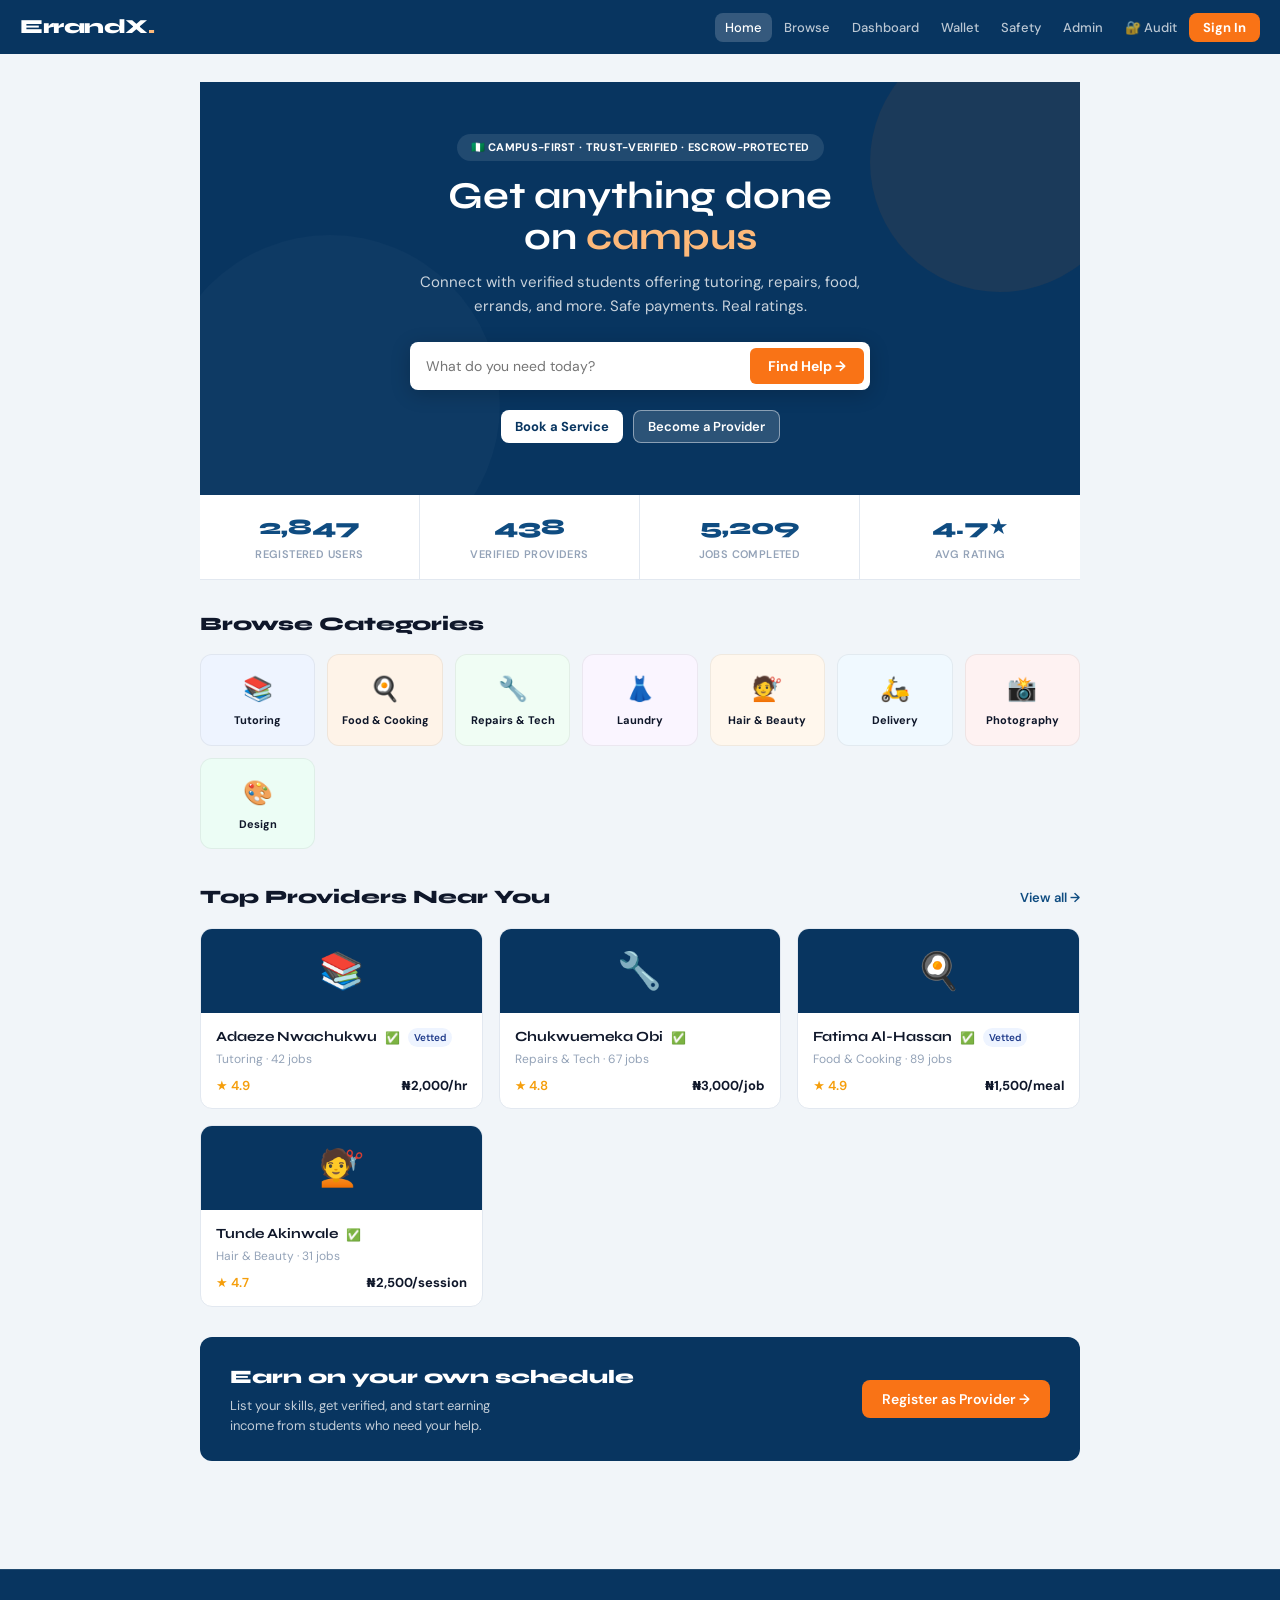
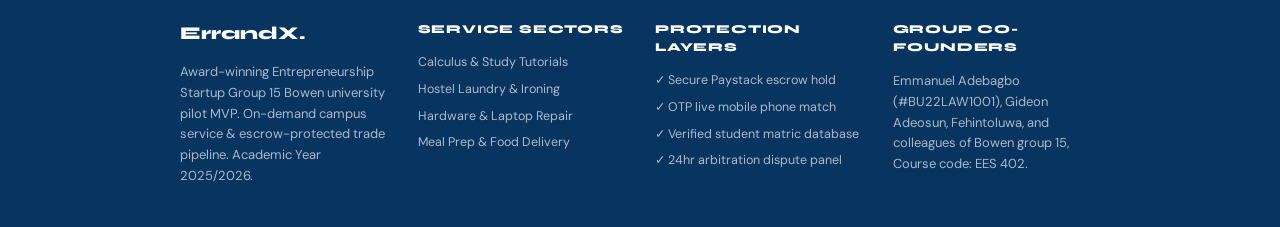
==== index.html @ 9f592fd7 "feat: initialize ErrandX application structure - Scaffold project with Vite, React, and Tailwind CSS" ====
<!DOCTYPE html>
<html lang="en">
<head>
  <meta charset="UTF-8">
  <meta name="viewport" content="width=device-width, initial-scale=1.0">
  <title>ErrandX — campus service marketplace</title>
  <link rel="stylesheet" href="https://fonts.googleapis.com/css2?family=Syne:wght@400;500;600;700;800&family=DM+Sans:ital,wght@0,300;0,400;0,500;0,700;1,400&display=swap">
  <style>
    :root {
      --brand: #0F4C81; --brand-light: #1A6BB5; --brand-dark: #083560;
      --accent: #F97316; --accent-hover: #EA6B0C;
      --success: #16A34A; --success-bg: #DCFCE7; --success-text: #14532D;
      --danger: #DC2626; --danger-bg: #FEE2E2; --danger-text: #7F1D1D;
      --warn: #D97706; --warn-bg: #FEF3C7; --warn-text: #78350F;
      --info-bg: #EEF4FF; --info-text: #1E3A8A;
      --bg: #F1F5F9; --surface: #FFFFFF; --surface2: #F8FAFC;
      --border: #CBD5E1; --border-light: #E2E8F0;
      --text: #0F172A; --text2: #475569; --text3: #94A3B8;
      --radius: 12px; --radius-sm: 8px; --radius-xs: 6px;
    }
    * { box-sizing: border-box; margin: 0; padding: 0; }
    body { font-family: 'DM Sans', system-ui, sans-serif; background: var(--bg); color: var(--text); line-height: 1.5; }

    /* NAV */
    .nav { background: var(--brand-dark); padding: 0 20px; display: flex; align-items: center; justify-content: space-between; height: 54px; position: sticky; top: 0; z-index: 90; }
    .logo { font-family: 'Syne', system-ui, sans-serif; font-size: 20px; font-weight: 800; color: #fff; cursor: pointer; letter-spacing: -0.5px; flex-shrink: 0; }
    .logo span { color: #FDB97A; }
    .nav-links { display: flex; align-items: center; gap: 2px; overflow: hidden; }
    .nav-links button { background: transparent; border: none; color: rgba(255,255,255,0.72); padding: 6px 10px; border-radius: var(--radius-sm); font-size: 13px; font-weight: 500; cursor: pointer; transition: all .15s; font-family: inherit; white-space: nowrap; }
    .nav-links button:hover { background: rgba(255,255,255,.12); color: #fff; }
    .nav-links button.active { background: rgba(255,255,255,.18); color: #fff; }
    .nav-cta { background: var(--accent) !important; color: #fff !important; font-weight: 700 !important; padding: 6px 14px !important; }
    .nav-cta:hover { background: var(--accent-hover) !important; }

    /* PAGES */
    .page { display: none; padding: 28px 20px; max-width: 920px; margin: 0 auto; }
    .page.active { display: block; }

    /* BUTTONS */
    .btn { display: inline-flex; align-items: center; justify-content: center; gap: 7px; padding: 10px 20px; border-radius: var(--radius-sm); font-family: inherit; font-size: 14px; font-weight: 600; border: none; cursor: pointer; transition: all .18s; white-space: nowrap; }
    .btn:active { transform: scale(.97); }
    .btn:disabled { opacity: .5; cursor: not-allowed; }
    .btn-primary { background: var(--brand); color: #fff; }
    .btn-primary:hover:not(:disabled) { background: var(--brand-light); }
    .btn-accent { background: var(--accent); color: #fff; }
    .btn-accent:hover:not(:disabled) { background: var(--accent-hover); }
    .btn-success { background: var(--success); color: #fff; }
    .btn-success:hover:not(:disabled) { background: #15803D; }
    .btn-danger { background: var(--danger); color: #fff; }
    .btn-danger:hover:not(:disabled) { background: #B91C1C; }
    .btn-warn { background: var(--warn); color: #fff; }
    .btn-warn:hover:not(:disabled) { background: #B45309; }
    .btn-slate { background: #475569; color: #fff; }
    .btn-slate:hover:not(:disabled) { background: #334155; }
    .btn-outline { background: #fff; color: var(--brand); border: 2px solid var(--brand); }
    .btn-outline:hover:not(:disabled) { background: var(--info-bg); }
    .btn-white { background: #fff; color: var(--brand-dark); font-weight: 700; }
    .btn-white:hover:not(:disabled) { background: #F0F6FF; }
    .btn-ghost-white { background: rgba(255,255,255,.15); color: #fff; border: 1.5px solid rgba(255,255,255,.45); }
    .btn-ghost-white:hover:not(:disabled) { background: rgba(255,255,255,.25); }
    .btn-sm { padding: 7px 14px; font-size: 13px; }
    .btn-xs { padding: 4px 10px; font-size: 12px; border-radius: var(--radius-xs); }
    .btn-full { width: 100%; }

    /* CARDS */
    .card { background: var(--surface); border: 1px solid var(--border-light); border-radius: var(--radius); padding: 20px; }
    .card-grid { display: grid; grid-template-columns: repeat(auto-fill, minmax(220px, 1fr)); gap: 16px; }
    .metric-card { background: var(--surface); border: 1px solid var(--border-light); border-radius: var(--radius); padding: 18px; text-align: center; }
    .metric-num { font-family: 'Syne', system-ui, sans-serif; font-size: 28px; font-weight: 800; line-height: 1; }
    .metric-label { font-size: 11px; color: var(--text2); margin-top: 4px; font-weight: 600; text-transform: uppercase; letter-spacing: .4px; }

    /* PROVIDER CARD */
    .p-card { background: var(--surface); border: 1px solid var(--border-light); border-radius: var(--radius); overflow: hidden; cursor: pointer; transition: all .2s; }
    .p-card:hover { box-shadow: 0 6px 24px rgba(15,76,129,.13); transform: translateY(-2px); }
    .p-card-hd { height: 84px; display: flex; align-items: center; justify-content: center; font-size: 36px; background: var(--brand-dark); }
    .p-card-bd { padding: 13px 15px; }
    .p-card-name { font-family: 'Syne', system-ui, sans-serif; font-size: 14px; font-weight: 700; margin-bottom: 3px; }
    .p-card-cat { font-size: 12px; color: var(--text3); margin-bottom: 8px; }
    .p-card-ft { display: flex; justify-content: space-between; align-items: center; }
    .rating { color: #F59E0B; font-size: 13px; font-weight: 600; }
    .price { font-size: 13px; font-weight: 700; }

    /* BADGES */
    .badge { display: inline-flex; align-items: center; gap: 3px; padding: 3px 9px; border-radius: 100px; font-size: 11px; font-weight: 600; }
    .badge-blue { background: var(--info-bg); color: var(--info-text); }
    .badge-green { background: var(--success-bg); color: var(--success-text); }
    .badge-orange { background: #FEF3C7; color: var(--warn-text); }
    .badge-gray { background: #F1F5F9; color: #475569; }
    .badge-red { background: var(--danger-bg); color: var(--danger-text); }

    /* FORMS */
    .form-group { margin-bottom: 14px; }
    .form-label { display: block; font-size: 11px; font-weight: 700; color: var(--text2); margin-bottom: 5px; text-transform: uppercase; letter-spacing: .4px; }
    .form-input, .form-select { width: 100%; padding: 10px 13px; border: 1.5px solid var(--border); border-radius: var(--radius-sm); font-family: inherit; font-size: 14px; outline: none; transition: border .15s; background: #fff; color: var(--text); }
    .form-input:focus, .form-select:focus { border-color: var(--brand); box-shadow: 0 0 0 3px rgba(15,76,129,.1); }
    .err-msg { font-size: 11px; color: var(--danger); margin-top: 4px; display: none; }
    .form-row { display: grid; grid-template-columns: 1fr 1fr; gap: 12px; }
    textarea.form-input { resize: vertical; min-height: 80px; }

    /* TABS */
    .tabs { display: flex; border-bottom: 2px solid var(--border-light); margin-bottom: 20px; }
    .tab { padding: 9px 15px; font-size: 13px; font-weight: 600; color: var(--text2); cursor: pointer; border-bottom: 2.5px solid transparent; margin-bottom: -2px; transition: all .15s; }
    .tab:hover { color: var(--brand); }
    .tab.active { color: var(--brand); border-bottom-color: var(--brand); }

    /* MODAL FIX: CENTERING ACCENTUATED OVERLAYS SECURELY ON EVERY DISPLAY */
    .modal-wrap {
      position: fixed;
      top: 0;
      left: 0;
      right: 0;
      bottom: 0;
      background: rgba(15, 23, 42, 0.55);
      backdrop-filter: blur(4px);
      -webkit-backdrop-filter: blur(4px);
      padding: 24px 16px;
      display: none;
      align-items: center; /* PERFECT VERTICAL CENTERING */
      justify-content: center; /* PERFECT HORIZONTAL CENTERING */
      z-index: 1000;
      overflow-y: auto;
    }
    .modal-wrap.open { display: flex; }
    .modal {
      background: #fff;
      border-radius: 16px;
      width: 100%;
      max-width: 480px;
      padding: 26px;
      position: relative;
      max-height: 90vh; /* SECURE BOUNDARY AGAINST OVERFLOW CUTOFFS */
      overflow-y: auto;
      box-shadow: 0 10px 30px rgba(0, 0, 0, 0.15);
      margin: auto; /* ENFORCES FLEX ALIGN FALLBACKS */
    }
    .modal-hd { display: flex; align-items: center; justify-content: space-between; margin-bottom: 18px; }
    .modal-title { font-family: 'Syne', system-ui, sans-serif; font-size: 17px; font-weight: 800; }
    .modal-close { background: #F1F5F9; border: none; cursor: pointer; width: 30px; height: 30px; border-radius: 50%; font-size: 15px; display: flex; align-items: center; justify-content: center; color: var(--text2); }
    .modal-close:hover { background: #E2E8F0; }

    /* TOAST */
    .toast-zone { position: sticky; top: 58px; z-index: 200; pointer-events: none; padding: 0 20px; }
    .toast { background: #fff; border: 1px solid var(--border); border-radius: var(--radius-sm); padding: 10px 15px; font-size: 13px; display: flex; align-items: center; gap: 10px; box-shadow: 0 4px 16px rgba(0,0,0,.1); margin-bottom: 8px; animation: tin .2s ease; max-width: 380px; margin-left: auto; pointer-events: all; }
    .toast.success { border-left: 4px solid var(--success); }
    .toast.error { border-left: 4px solid var(--danger); }
    .toast.info { border-left: 4px solid var(--brand); }
    .toast.warn { border-left: 4px solid var(--warn); }
    @keyframes tin { from { transform: translateX(14px); opacity: 0 } to { transform: none; opacity: 1 } }

    /* WALLET */
    .wallet-hero { background: var(--brand-dark); color: #fff; border-radius: var(--radius); padding: 24px 28px; }
    .wallet-bal { font-family: 'Syne', system-ui, sans-serif; font-size: 34px; font-weight: 800; }
    .wallet-lbl { font-size: 11px; opacity: .6; font-weight: 700; text-transform: uppercase; letter-spacing: .5px; margin-bottom: 6px; }
    .wbtn { background: rgba(255,255,255,.18); color: #fff; border: 1.5px solid rgba(255,255,255,.35); border-radius: var(--radius-sm); padding: 8px 16px; font-family: inherit; font-size: 13px; font-weight: 600; cursor: pointer; transition: all .18s; }
    .wbtn:hover { background: rgba(255,255,255,.28); }

    /* TABLE */
    .tbl { width: 100%; border-collapse: collapse; font-size: 13px; }
    .tbl th { text-align: left; padding: 9px 12px; background: var(--surface2); color: var(--text2); font-size: 11px; font-weight: 700; text-transform: uppercase; letter-spacing: .5px; }
    .tbl td { padding: 11px 12px; border-top: 1px solid var(--border-light); vertical-align: middle; }
    .tbl tr:hover td { background: #FAFBFF; }

    /* PROGRESS */
    .prog-bar { background: var(--border-light); border-radius: 100px; height: 7px; overflow: hidden; }
    .prog-fill { height: 100%; border-radius: 100px; transition: width .4s; }

    /* AVATAR */
    .av { border-radius: 50%; display: flex; align-items: center; justify-content: center; font-weight: 700; flex-shrink: 0; }
    .av-sm { width: 30px; height: 30px; font-size: 11px; }

    /* SOS */
    .sos-btn { background: var(--danger); color: #fff; border: none; border-radius: 50%; width: 88px; height: 88px; font-family: 'Syne', system-ui, sans-serif; font-size: 19px; font-weight: 800; cursor: pointer; display: flex; align-items: center; justify-content: center; margin: 0 auto; box-shadow: 0 0 0 10px rgba(220,38,38,.18); transition: all .2s; }
    .sos-btn:hover { background: #B91C1C; }

    /* TIMELINE */
    .tl { border-left: 2px solid var(--border); padding-left: 20px; }
    .tl-item { position: relative; margin-bottom: 18px; }
    .tl-item::before { content: ''; position: absolute; left: -25px; top: 4px; width: 10px; height: 10px; border-radius: 50%; border: 2px solid #fff; }
    .tl-item.done::before { background: var(--success); }
    .tl-item.current::before { background: var(--accent); animation: pulse 1.5s infinite; }
    .tl-item.pending::before { background: var(--border); }
    @keyframes pulse { 0%,100% { transform: scale(1) } 50% { transform: scale(1.4) } }

    /* MISC */
    .divider { border: none; border-top: 1px solid var(--border-light); margin: 14px 0; }
    .flex { display: flex; } .items-center { align-items: center; } .justify-between { justify-content: space-between; }
    .gap-2 { gap: 8px; } .gap-3 { gap: 12px; }
    .text-sm { font-size: 13px; } .text-xs { font-size: 11px; }
    .text-muted { color: var(--text2); } .text-faint { color: var(--text3); }
    .font-med { font-weight: 600; } .w-full { width: 100%; }
    .mt-2 { margin-top: 8px; } .mt-3 { margin-top: 12px; } .mt-4 { margin-top: 16px; }
    .mb-2 { margin-bottom: 8px; } .mb-3 { margin-bottom: 12px; } .mb-4 { margin-bottom: 16px; }
    .text-center { text-align: center; }
    .section-hd { display: flex; align-items: center; justify-content: space-between; margin-bottom: 16px; }
    .section-title { font-family: 'Syne', system-ui, sans-serif; font-size: 19px; font-weight: 800; }
    .hd-link { font-size: 13px; color: var(--brand); cursor: pointer; font-weight: 600; }
    .info-box { background: var(--info-bg); border-radius: var(--radius-sm); padding: 12px 14px; font-size: 13px; color: var(--info-text); display: flex; gap: 8px; align-items: flex-start; margin-bottom: 14px; }
    .warn-box { background: var(--warn-bg); border-radius: var(--radius-sm); padding: 12px 14px; font-size: 13px; color: var(--warn-text); display: flex; gap: 8px; align-items: flex-start; margin-bottom: 14px; }
    .cat-chip { background: #fff; border: 1.5px solid var(--border); border-radius: 100px; padding: 6px 14px; font-size: 12px; font-weight: 600; cursor: pointer; transition: all .15s; color: var(--text2); display: inline-flex; align-items: center; gap: 5px; }
    .cat-chip:hover, .cat-chip.active { background: var(--brand); color: #fff; border-color: var(--brand); }
    .stars { display: flex; gap: 3px; }
    .star { font-size: 20px; cursor: pointer; color: var(--border); transition: color .1s; }
    .star.on { color: #F59E0B; }
    .stats-row { display: grid; grid-template-columns: repeat(4, 1fr); background: #fff; border-bottom: 1px solid var(--border-light); }
    .stat-cell { padding: 16px; text-align: center; border-right: 1px solid var(--border-light); }
    .stat-cell:last-child { border-right: none; }
    .stat-n { font-family: 'Syne', system-ui, sans-serif; font-size: 22px; font-weight: 800; color: var(--brand); }
    .stat-l { font-size: 11px; color: var(--text3); font-weight: 600; text-transform: uppercase; letter-spacing: .4px; margin-top: 2px; }

    /* AUDIT */
    .audit-item { display: flex; align-items: flex-start; gap: 12px; padding: 12px; background: var(--surface2); border-radius: var(--radius-sm); margin-bottom: 8px; border: 1px solid var(--border-light); }
    .audit-icon { width: 32px; height: 32px; border-radius: 50%; display: flex; align-items: center; justify-content: center; font-size: 14px; flex-shrink: 0; }
    .rl-dot { width: 7px; height: 7px; border-radius: 50%; background: var(--success); }
    .rl-dot.warn { background: var(--warn); }
    .rl-dot.danger { background: var(--danger); }

    /* HERO SEARCH BAR */
    .hero-search-wrapper {
      max-width: 460px;
      margin: 0 auto 20px;
      background: #fff;
      border-radius: var(--radius-sm);
      padding: 6px;
      display: flex;
      gap: 6px;
      box-shadow: 0 4px 20px rgba(0,0,0,.2);
      align-items: center;
    }
    .hero-search-input {
      flex: 1;
      border: none;
      outline: none;
      padding: 7px 10px;
      font-family: inherit;
      font-size: 14px;
      color: var(--text);
      background: transparent;
      min-width: 0;
    }
    .hero-search-btn {
      background: var(--accent);
      color: #fff;
      border: none;
      border-radius: var(--radius-xs);
      padding: 9px 18px;
      font-family: inherit;
      font-size: 14px;
      font-weight: 700;
      cursor: pointer;
      flex-shrink: 0;
      transition: background .15s;
    }

    /* RESPONSIVE MEDIA QUERIES FOR OVERALL DISPLACEMENT FIXES */
    @media (max-width: 768px) {
      /* Navigation refactoring to support all tabs without overflow cutoff */
      .nav {
        flex-direction: column;
        height: auto;
        padding: 10px 14px;
        align-items: center;
        gap: 10px;
      }
      .nav-links {
        width: 100%;
        overflow-x: auto;
        display: flex;
        gap: 5px;
        padding-bottom: 6px;
        -webkit-overflow-scrolling: touch;
        scrollbar-width: none;
      }
      .nav-links::-webkit-scrollbar {
        display: none;
      }
      .nav-links button {
        padding: 6px 10px;
        font-size: 12px;
        flex-shrink: 0;
      }

      /* Grid elements sizing adjustment for perfect spacing/grid line density */
      .stats-row {
        grid-template-columns: repeat(2, 1fr) !important;
      }
      .stat-cell {
        padding: 12px 10px !important;
        border-right: none !important;
        border-bottom: 1px solid var(--border-light) !important;
      }
      .stat-cell:nth-child(odd) {
        border-right: 1px solid var(--border-light) !important;
      }
      .stat-cell:nth-child(3),
      .stat-cell:nth-child(4) {
        border-bottom: none !important;
      }
      .stat-n {
        font-size: 19px !important;
      }
      .stat-l {
        font-size: 9.5px !important;
        letter-spacing: 0.2px !important;
      }

      /* Adjust general page spacing and font scales */
      .page {
        padding: 20px 12px !important;
      }
      .section-title {
        font-size: 17px !important;
      }
      h1 {
        font-size: 30px !important;
        line-height: 1.2 !important;
      }
      
      /* Card layout adjustments on mobile */
      .card-grid {
        grid-template-columns: repeat(auto-fill, minmax(180px, 1fr)) !important;
        gap: 12px !important;
      }
      .p-card-hd {
        height: 72px !important;
        font-size: 30px !important;
      }
      .p-card-bd {
        padding: 10px 12px !important;
      }

      /* Hero Search Bar on Mobile */
      .hero-search-wrapper {
        flex-direction: column;
        border-radius: var(--radius);
        padding: 8px;
        gap: 8px;
        align-items: stretch;
      }
      .hero-search-input {
        width: 100%;
        border-bottom: 1px solid var(--border-light) !important;
        padding-bottom: 10px !important;
        text-align: center;
      }
      .hero-search-btn {
        width: 100%;
        padding: 11px 18px;
        border-radius: var(--radius-sm);
        text-align: center;
      }
    }
  </style>
</head>
<body>

<h2 style="position: absolute; width: 1px; height: 1px; overflow: hidden;">ErrandX — campus service marketplace</h2>

<!-- TOAST ZONE -->
<div class="toast-zone" id="toastZone"></div>

<!-- NAV -->
<nav class="nav">
  <div class="logo" onclick="go('home')">ErrandX<span>.</span></div>
  <div class="nav-links">
    <button onclick="go('home')" id="nb-home" class="active">Home</button>
    <button onclick="go('browse')" id="nb-browse">Browse</button>
    <button onclick="go('dashboard')" id="nb-dashboard">Dashboard</button>
    <button onclick="go('wallet')" id="nb-wallet">Wallet</button>
    <button onclick="go('safety')" id="nb-safety">Safety</button>
    <button onclick="go('admin')" id="nb-admin">Admin</button>
    <button onclick="go('security')" id="nb-security">🔐 Audit</button>
    <button class="nav-cta" onclick="showModal('authModal')">Sign In</button>
  </div>
</nav>

<!-- ══════════ PAGES ══════════ -->

<!-- HOME -->
<div class="page active" id="page-home">
  <!-- HERO -->
  <div style="background: var(--brand-dark); color: #fff; padding: 52px 28px; text-align: center; position: relative; overflow: hidden;">
    <div style="position: absolute; top: -50px; right: -50px; width: 260px; height: 260px; background: rgba(249,115,22,.08); border-radius: 50%; pointer-events: none;"></div>
    <div style="position: absolute; bottom: -80px; left: -40px; width: 340px; height: 340px; background: rgba(255,255,255,.025); border-radius: 50%; pointer-events: none;"></div>
    <div style="position: relative; z-index: 1;">
      <div style="display: inline-flex; align-items: center; gap: 6px; background: rgba(255,255,255,.1); border-radius: 100px; padding: 5px 14px; font-size: 11px; font-weight: 700; margin-bottom: 14px; letter-spacing: .3px;">🇳🇬 CAMPUS-FIRST · TRUST-VERIFIED · ESCROW-PROTECTED</div>
      <h1 style="font-family: 'Syne', system-ui, sans-serif; font-size: 38px; line-height: 1.1; margin-bottom: 12px;">Get anything done<br>on <span style="color: #FDB97A;">campus</span></h1>
      <p style="font-size: 15px; color: rgba(255,255,255,.78); max-width: 440px; margin: 0 auto 24px; line-height: 1.6;">Connect with verified students offering tutoring, repairs, food, errands, and more. Safe payments. Real ratings.</p>
      
      <div class="hero-search-wrapper">
        <input id="heroQ" class="hero-search-input" placeholder="What do you need today?" maxlength="80">
        <button onclick="heroSearch()" class="hero-search-btn" onmouseover="this.style.background='#EA6B0C'" onmouseout="this.style.background='#F97316'">Find Help →</button>
      </div>
      <div style="display: flex; justify-content: center; gap: 10px; flex-wrap: wrap;">
        <button class="btn btn-white btn-sm" onclick="showModal('authModal')">Book a Service</button>
        <button class="btn btn-ghost-white btn-sm" onclick="showModal('authModal')">Become a Provider</button>
      </div>
    </div>
  </div>

  <!-- STATS -->
  <div class="stats-row">
    <div class="stat-cell"><div class="stat-n">2,847</div><div class="stat-l">Registered Users</div></div>
    <div class="stat-cell"><div class="stat-n">438</div><div class="stat-l">Verified Providers</div></div>
    <div class="stat-cell"><div class="stat-n">5,209</div><div class="stat-l">Jobs Completed</div></div>
    <div class="stat-cell"><div class="stat-n">4.7★</div><div class="stat-l">Avg Rating</div></div>
  </div>

  <div style="padding: 30px 0;">
    <div class="section-hd mb-3"><h2 class="section-title">Browse Categories</h2></div>
    <div id="homeCatGrid" style="display: grid; grid-template-columns: repeat(auto-fill, minmax(110px,1fr)); gap: 12px; margin-bottom: 34px;"></div>
    <div class="section-hd"><h2 class="section-title">Top Providers Near You</h2><span class="hd-link" onclick="go('browse')">View all →</span></div>
    <div class="card-grid mt-3" id="homeProviders"></div>
    <div style="background: var(--brand-dark); border-radius: var(--radius); padding: 26px 30px; color: #fff; display: flex; justify-content: space-between; align-items: center; flex-wrap: wrap; gap: 16px; margin-top: 30px;">
      <div><h3 style="font-family: 'Syne', system-ui, sans-serif; font-size: 19px; font-weight: 800; margin-bottom: 5px;">Earn on your own schedule</h3><p style="opacity: .75; font-size: 13px; max-width: 300px; line-height: 1.5;">List your skills, get verified, and start earning income from students who need your help.</p></div>
      <button class="btn btn-accent" onclick="showModal('authModal')">Register as Provider →</button>
    </div>
  </div>
</div>

<!-- BROWSE -->
<div class="page" id="page-browse">
  <div style="background: #fff; border-bottom: 1px solid var(--border-light); padding: 18px 20px; margin: -28px -20px 22px;">
    <div style="max-width: 920px; margin: 0 auto;">
      <h2 class="section-title mb-3">Find a Service Provider</h2>
      <div style="display: flex; gap: 8px; background: #fff; border: 1.5px solid var(--border); border-radius: var(--radius-sm); padding: 5px; margin-bottom: 12px;">
        <input id="browseQ" style="flex: 1; border: none; outline: none; padding: 7px 10px; font-family: inherit; font-size: 14px; color: var(--text); background: transparent;" placeholder="Search by skill, name, or keyword..." maxlength="80">
        <button class="btn btn-primary btn-sm" onclick="filterProviders()">Search</button>
      </div>
      <div id="browseCats" style="display: flex; gap: 7px; flex-wrap: wrap;"></div>
    </div>
  </div>
  <div style="display: flex; justify-content: space-between; align-items: center; margin-bottom: 14px;">
    <span class="text-sm text-muted" id="browseCount"></span>
    <select class="form-select" style="width: auto; padding: 6px 12px; font-size: 12px;" onchange="sortProviders(this.value)">
      <option value="rating">Highest Rated</option>
      <option value="price_asc">Price: Low → High</option>
      <option value="price_desc">Price: High → Low</option>
    </select>
  </div>
  <div class="card-grid" id="providerGrid"></div>
</div>

<!-- DASHBOARD -->
<div class="page" id="page-dashboard">
  <div class="section-hd mb-1">
    <div><h2 class="section-title">My Dashboard</h2><p class="text-sm text-muted">Welcome back, Emmanuel 👋</p></div>
    <div style="display: flex; gap: 6px;"><span class="badge badge-green">✓ ID Verified</span><span class="badge badge-blue">⭐ 4.9 Rating</span></div>
  </div>
  <div class="tabs mb-4" id="dashTabs">
    <div class="tab active" onclick="dashTab('client')">Client View</div>
    <div class="tab" onclick="dashTab('provider')">Provider View</div>
  </div>
  <div id="dashClient">
    <div style="display: grid; grid-template-columns: repeat(auto-fill, minmax(150px,1fr)); gap: 12px; margin-bottom: 20px;">
      <div class="metric-card"><div class="metric-num" style="color: var(--brand);">3</div><div class="metric-label">Active Bookings</div></div>
      <div class="metric-card"><div class="metric-num" style="color: var(--success);">18</div><div class="metric-label">Jobs Completed</div></div>
      <div class="metric-card"><div class="metric-num" style="color: var(--text);">₦63k</div><div class="metric-label">Total Spent</div></div>
      <div class="metric-card"><div class="metric-num" style="color: var(--warn);">₦10.5k</div><div class="metric-label">In Escrow</div></div>
    </div>
    <div class="card mb-4">
      <div class="section-hd mb-3"><h3 style="font-size: 15px; font-weight: 700;">Active Bookings</h3><button class="btn btn-accent btn-sm" onclick="showModal('bookModal')">+ New Booking</button></div>
      <div style="overflow-x: auto;"><table class="tbl" id="tblActive"></table></div>
    </div>
    <div class="card">
      <div class="section-hd mb-3"><h3 style="font-size: 15px; font-weight: 700;">Booking History</h3></div>
      <div style="overflow-x: auto;"><table class="tbl" id="tblHistory"></table></div>
    </div>
  </div>
  <div id="dashProvider" style="display: none;">
    <div style="display: grid; grid-template-columns: repeat(auto-fill, minmax(150px,1fr)); gap: 12px; margin-bottom: 20px;">
      <div class="metric-card"><div class="metric-num" style="color: var(--success);">₦84k</div><div class="metric-label">Total Earned</div></div>
      <div class="metric-card"><div class="metric-num" style="color: var(--warn);">₦12k</div><div class="metric-label">Pending Payout</div></div>
      <div class="metric-card"><div class="metric-num" style="color: var(--brand);">64</div><div class="metric-label">Jobs Done</div></div>
      <div class="metric-card"><div class="metric-num" style="color: var(--accent);">4.9★</div><div class="metric-label">Avg Rating</div></div>
    </div>
    <div style="display: grid; grid-template-columns: 2fr 1fr; gap: 16px; margin-bottom: 20px;">
      <div class="card">
        <h3 style="font-size: 14px; font-weight: 700; margin-bottom: 12px;">Earnings — Last 7 Days</h3>
        <div id="earningsBar" style="height: 110px; display: flex; align-items: flex-end; gap: 5px;"></div>
        <div id="earningsLabels" style="display: flex; justify-content: space-around; margin-top: 5px;"></div>
      </div>
      <div class="card">
        <h3 style="font-size: 14px; font-weight: 700; margin-bottom: 12px;">Profile Strength</h3>
        <div class="tl">
          <div class="tl-item done"><div class="text-sm font-med">ID Verified</div><div class="text-xs text-muted">Complete</div></div>
          <div class="tl-item done"><div class="text-sm font-med">Profile Photo</div><div class="text-xs text-muted">Complete</div></div>
          <div class="tl-item current"><div class="text-sm font-med">Portfolio</div><div class="text-xs text-muted">Add 3 photos</div></div>
          <div class="tl-item pending"><div class="text-sm font-med">Background Check</div><div class="text-xs text-muted">Earn Vetted badge</div></div>
        </div>
      </div>
    </div>
    <div class="card">
      <div class="section-hd mb-3"><h3 style="font-size: 15px; font-weight: 700;">Incoming Requests</h3></div>
      <table class="tbl">
        <thead><tr><th>Client</th><th>Service</th><th>When</th><th>Offer</th><th>Actions</th></tr></thead>
        <tbody>
          <tr><td><div class="flex items-center gap-2"><div class="av av-sm" style="background: var(--info-bg); color: var(--info-text);">AO</div>Ada Okafor</div></td><td>Calculus Tutoring</td><td>Today 4pm</td><td class="font-med">₦4,000</td><td style="display: flex; gap: 5px;"><button class="btn btn-success btn-xs" onclick="toast('Request accepted! Client notified.','success')">Accept</button><button class="btn btn-slate btn-xs" onclick="toast('Request declined.','info')">Decline</button></td></tr>
          <tr><td><div class="flex items-center gap-2"><div class="av av-sm" style="background: var(--success-bg); color: var(--success-text);">TF</div>Tunde F.</div></td><td>Phone Screen Repair</td><td>Tomorrow 10am</td><td class="font-med">₦3,500</td><td style="display: flex; gap: 5px;"><button class="btn btn-success btn-xs" onclick="toast('Request accepted!','success')">Accept</button><button class="btn btn-slate btn-xs" onclick="toast('Declined.','info')">Decline</button></td></tr>
        </tbody>
      </table>
    </div>
  </div>
</div>

<!-- WALLET -->
<div class="page" id="page-wallet">
  <h2 class="section-title mb-4">ErrandX Wallet</h2>
  <div style="display: grid; grid-template-columns: 1fr 1fr; gap: 16px; margin-bottom: 20px;">
    <div class="wallet-hero">
      <div class="wallet-lbl">Available Balance</div>
      <div class="wallet-bal">₦24,350</div>
      <div style="font-size: 11px; opacity: .5; margin-top: 4px;">Last topped up: Today</div>
      <div style="display: flex; gap: 10px; margin-top: 16px;">
        <button class="wbtn" onclick="toast('Paystack checkout opening… (Sandbox)','info')">+ Top Up</button>
        <button class="wbtn" onclick="toast('Withdrawal submitted. Transfer in 1–2 business days.','success')">Withdraw</button>
      </div>
    </div>
    <div class="card" style="border-top: 3px solid var(--warn);">
      <div class="text-xs text-muted font-med mb-1" style="text-transform: uppercase; letter-spacing: .4px;">Held in Escrow</div>
      <div style="font-family: 'Syne', system-ui, sans-serif; font-size: 30px; font-weight: 800; color: var(--warn);">₦10,500</div>
      <div class="text-xs text-muted mt-1">2 active bookings</div>
      <div class="divider"></div>
      <p class="text-xs text-muted" style="line-height: 1.6;">Escrow releases to providers only after you confirm job completion.</p>
    </div>
  </div>
  <div class="card">
    <div class="section-hd mb-3"><h3 style="font-size: 15px; font-weight: 700;">Transaction History</h3></div>
    <div style="overflow-x: auto;"><table class="tbl" id="tblTx"></table></div>
  </div>
</div>

<!-- SAFETY -->
<div class="page" id="page-safety">
  <h2 class="section-title mb-1">Safety Centre</h2>
  <p class="text-sm text-muted mb-4">Your security is our top priority on every booking.</p>
  <div style="display: grid; grid-template-columns: repeat(auto-fill, minmax(250px, 1fr)); gap: 16px; margin-bottom: 22px;">
    <div class="card" style="border-left: 4px solid var(--danger); border-radius: 0 var(--radius) var(--radius) 0;">
      <h3 style="font-size: 15px; font-weight: 700; color: var(--danger); margin-bottom: 8px;">🆘 SOS Emergency</h3>
      <p class="text-sm text-muted mb-4" style="line-height: 1.6;">If you feel unsafe during a booking, press SOS. Your emergency contact and ErrandX support will be alerted instantly.</p>
      <button class="sos-btn" onclick="triggerSOS()">SOS</button>
      <p class="text-xs text-faint mt-3 text-center">Only use in genuine emergencies</p>
    </div>
    <div class="card" style="border-left: 4px solid var(--warn); border-radius: 0 var(--radius) var(--radius) 0;">
      <h3 style="font-size: 15px; font-weight: 700; margin-bottom: 8px;">📍 Live Location Sharing</h3>
      <p class="text-sm text-muted mb-3" style="line-height: 1.5;">During active bookings your location is shared with your emergency contact.</p>
      <div style="background: var(--success-bg); border-radius: var(--radius-sm); padding: 10px; font-size: 12px; color: var(--success-text); margin-bottom: 12px; font-weight: 600;">● ACTIVE — Job #EX-20264</div>
      <button class="btn btn-slate btn-sm btn-full" onclick="toast('Location sharing settings updated.','info')">Manage Settings</button>
    </div>
    <div class="card" style="border-left: 4px solid var(--brand); border-radius: 0 var(--radius) var(--radius) 0;">
      <h3 style="font-size: 15px; font-weight: 700; margin-bottom: 8px;">⚖️ Raise a Dispute</h3>
      <p class="text-sm text-muted mb-3" style="line-height: 1.5;">Job not completed? Payment issue? Our team resolves disputes within 24 hours.</p>
      <button class="btn btn-danger btn-sm btn-full" onclick="showModal('disputeModal')">Open Dispute</button>
    </div>
  </div>
  <div class="card mb-4">
    <h3 style="font-size: 15px; font-weight: 700; margin-bottom: 14px;">🛡️ Six-Layer Safety Architecture</h3>
    <div style="display: grid; grid-template-columns: 1fr 1fr; gap: 12px;">
      <div class="flex gap-2"><span style="font-size: 17px;">✅</span><div><div class="text-sm font-med">Mandatory ID Verification</div><div class="text-xs text-muted">Govt ID or Student ID + live selfie</div></div></div>
      <div class="flex gap-2"><span style="font-size: 17px;">🔒</span><div><div class="text-sm font-med">Escrow Payments</div><div class="text-xs text-muted">Funds released only after confirmation</div></div></div>
      <div class="flex gap-2"><span style="font-size: 17px;">📍</span><div><div class="text-sm font-med">Live Location Sharing</div><div class="text-xs text-muted">Auto check-ins if session overruns</div></div></div>
      <div class="flex gap-2"><span style="font-size: 17px;">⭐</span><div><div class="text-sm font-med font-med">Ratings & Reviews</div><div class="text-xs text-muted">Every job rated — full accountability</div></div></div>
      <div class="flex gap-2"><span style="font-size: 17px;">🚨</span><div><div class="text-sm font-med font-med">Community Reporting</div><div class="text-xs text-muted">Auto freeze after repeated complaints</div></div></div>
      <div class="flex gap-2"><span style="font-size: 17px;">📋</span><div><div class="text-sm font-med font-med">Completion Photos</div><div class="text-xs text-muted">Evidence trail before any payout</div></div></div>
    </div>
  </div>
  <div class="card">
    <h3 style="font-size: 15px; font-weight: 700; margin-bottom: 12px;">🚩 Report a User</h3>
    <div class="form-group"><label class="form-label">Username or Profile ID</label><input class="form-input" id="reportUser" placeholder="@username or EX-94821" maxlength="60"></div>
    <div class="form-group"><label class="form-label">Report type</label>
      <select class="form-select" id="reportType"><option value="">Select type</option><option>Fraud / Scam</option><option>Safety threat</option><option>Harassment</option><option>Fake profile</option><option>Stolen property</option></select>
    </div>
    <div class="form-group"><label class="form-label">Details</label><textarea class="form-input" id="reportDetails" rows="3" placeholder="Describe the incident…" maxlength="1000"></textarea></div>
    <button class="btn btn-danger" onclick="submitReport()">Submit Report</button>
  </div>
</div>

<!-- ADMIN -->
<div class="page" id="page-admin">
  <div class="section-hd mb-1"><div><h2 class="section-title">Admin Panel</h2><p class="text-sm text-muted">ErrandX Internal Dashboard</p></div><span class="badge badge-red">🔴 Admin Only</span></div>
  <div style="display: grid; grid-template-columns: repeat(auto-fill, minmax(150px,1fr)); gap: 12px; margin-bottom: 20px;">
    <div class="metric-card"><div class="metric-num" style="color: var(--brand);">2,847</div><div class="metric-label">Total Users</div><div style="font-size: 11px; color: var(--success); margin-top: 4px; font-weight: 600;">↑ +43 this week</div></div>
    <div class="metric-card"><div class="metric-num" style="color: var(--warn);">14</div><div class="metric-label">Pending Verif.</div></div>
    <div class="metric-card"><div class="metric-num" style="color: var(--danger);">3</div><div class="metric-label">Open Disputes</div></div>
    <div class="metric-card"><div class="metric-num" style="color: var(--success);">₦681k</div><div class="metric-label">Month Revenue</div></div>
  </div>
  <div class="tabs" id="adminTabs">
    <div class="tab active" onclick="adminTab('verif')">Verifications</div>
    <div class="tab" onclick="adminTab('disputes')">Disputes</div>
    <div class="tab" onclick="adminTab('users')">Users</div>
    <div class="tab" onclick="adminTab('analytics')">Analytics</div>
  </div>
  <div id="adminVerif"><div class="card"><div class="section-hd mb-3"><h3 style="font-size: 15px; font-weight: 700;">Pending Verifications</h3><span class="badge badge-orange">14 pending</span></div><div style="overflow-x: auto;"><table class="tbl" id="tblVerif"></table></div></div></div>
  <div id="adminDisputes" style="display: none;"><div class="card"><div class="section-hd mb-3"><h3 style="font-size: 15px; font-weight: 700;">Active Disputes</h3></div>
    <table class="tbl"><thead><tr><th>Ref</th><th>Raised By</th><th>Against</th><th>Reason</th><th>Status</th><th>Action</th></tr></thead><tbody>
      <tr><td>#EX-D001</td><td>Ada O.</td><td>Musa T.</td><td>Job not completed</td><td><span class="badge badge-orange">Under Review</span></td><td><button class="btn btn-primary btn-xs" onclick="toast('Dispute #EX-D001 resolved — refund issued.','success')">Resolve</button></td></tr>
      <tr><td>#EX-D002</td><td>Chidi E.</td><td>Aisha K.</td><td>Poor quality</td><td><span class="badge badge-orange">Under Review</span></td><td><button class="btn btn-primary btn-xs" onclick="toast('Dispute #EX-D002 resolved.','success')">Resolve</button></td></tr>
      <tr><td>#EX-D003</td><td>Lola A.</td><td>Seun M.</td><td>Pricing issue</td><td><span class="badge badge-gray">New</span></td><td><button class="btn btn-primary btn-xs" onclick="toast('Dispute #EX-D003 resolved.','success')">Resolve</button></td></tr>
    </tbody></table>
  </div></div>
  <div id="adminUsers" style="display: none;"><div class="card"><div class="section-hd mb-3"><h3 style="font-size: 15px; font-weight: 700;">All Users</h3></div><div style="overflow-x: auto;"><table class="tbl" id="tblUsers"></table></div></div></div>
  <div id="adminAnalytics" style="display: none;">
    <div style="display: grid; grid-template-columns: 1fr 1fr; gap: 16px;">
      <div class="card"><h3 style="font-size: 14px; font-weight: 700; margin-bottom: 14px;">Revenue by Category</h3><div id="revChart"></div></div>
      <div class="card"><h3 style="font-size: 14px; font-weight: 700; margin-bottom: 12px;">User Growth</h3><div id="growthBar" style="height: 120px; display: flex; align-items: flex-end; gap: 5px;"></div><div id="growthLabels" style="display: flex; justify-content: space-around; margin-top: 5px;"></div></div>
      <div class="card" style="grid-column: 1/-1;"><h3 style="font-size: 14px; font-weight: 700; margin-bottom: 14px;">Platform Health</h3>
        <div style="display: grid; grid-template-columns: repeat(3,1fr); gap: 16px;">
          <div><div class="text-xs text-muted font-med mb-1" style="text-transform: uppercase; letter-spacing: .3px;">Booking Success Rate</div><div class="prog-bar mt-1"><div class="prog-fill" style="width: 94%; background: var(--success);"></div></div><div class="text-sm font-med mt-1">94%</div></div>
          <div><div class="text-xs text-muted font-med mb-1" style="text-transform: uppercase; letter-spacing: .3px;">Dispute Rate</div><div class="prog-bar mt-1"><div class="prog-fill" style="width: 3%; background: var(--warn);"></div></div><div class="text-sm font-med mt-1">2.1%</div></div>
          <div><div class="text-xs text-muted font-med mb-1" style="text-transform: uppercase; letter-spacing: .3px;">Provider Retention</div><div class="prog-bar mt-1"><div class="prog-fill" style="width: 87%; background: var(--brand);"></div></div><div class="text-sm font-med mt-1">87%</div></div>
        </div>
      </div>
    </div>
  </div>
</div>

<!-- SECURITY AUDIT -->
<div class="page" id="page-security">
  <h2 class="section-title mb-1">🔐 Security Audit Report</h2>
  <p class="text-sm text-muted mb-4">Codebase scan — vulnerabilities, mitigations, and environment variable policy.</p>
  <div style="display: grid; grid-template-columns: repeat(auto-fill, minmax(150px,1fr)); gap: 12px; margin-bottom: 22px;">
    <div class="metric-card"><div class="metric-num" style="color: var(--success);">0</div><div class="metric-label">Critical Issues</div></div>
    <div class="metric-card"><div class="metric-num" style="color: var(--warn);">0</div><div class="metric-label">Hardcoded Keys</div></div>
    <div class="metric-card"><div class="metric-num" style="color: var(--success);">10/10</div><div class="metric-label">Controls Passed</div></div>
    <div class="metric-card"><div class="metric-num" style="color: var(--brand);">A+</div><div class="metric-label">Security Grade</div></div>
  </div>

  <div class="card mb-4">
    <h3 style="font-size: 15px; font-weight: 700; margin-bottom: 12px;">🛑 Rate Limiting — Login Endpoint</h3>
    <div class="info-box">🔒 Max 5 login attempts per IP per 15 minutes. Lockout triggers on the 6th attempt. Counter resets after the window expires.</div>
    <div class="text-xs text-muted font-med mb-2" style="text-transform: uppercase; letter-spacing: .4px;">Simulate Login Attempts</div>
    <div style="display: flex; align-items: center; gap: 12px; flex-wrap: wrap; margin-bottom: 10px;">
      <div style="display: flex; align-items: center; gap: 6px; font-size: 12px; color: var(--text2);"><div class="rl-dot" id="rlDot"></div><span id="rlStatus">0 / 5 attempts used</span></div>
      <button class="btn btn-warn btn-sm" onclick="simulateAttempt()">Simulate Failed Login</button>
      <button class="btn btn-slate btn-sm" onclick="resetAttempts()">Reset Window</button>
    </div>
    <div class="prog-bar mb-2"><div class="prog-fill" id="rlFill" style="width: 0%; background: var(--success);"></div></div>
    <div id="rlLockMsg" style="display: none;" class="warn-box mt-2">⛔ Locked for <span id="rlCountdown">15:00</span> — too many failed attempts.</div>
    <div style="background: var(--surface2); border: 1px solid var(--border-light); border-radius: var(--radius-sm); padding: 14px; margin-top: 12px;">
      <div class="text-xs text-muted font-med mb-2" style="text-transform: uppercase; letter-spacing: .3px;">Express.js Implementation</div>
      <pre style="font-family: monospace; font-size: 11px; color: var(--text); line-height: 1.65; overflow-x: auto;">const rateLimit = require('express-rate-limit');

const loginLimiter = rateLimit({
  windowMs: 15 * 60 * 1000,  // 15 minutes
  max: 5,
  message: { error: 'Too many login attempts. Try again in 15 minutes.' },
  standardHeaders: true,
  keyGenerator: (req) => req.ip + ':login',
});

app.post('/api/auth/login', loginLimiter, loginController);</pre>
    </div>
  </div>

  <div class="card mb-4">
    <h3 style="font-size: 15px; font-weight: 700; margin-bottom: 12px;">🔑 API Key Scan — Zero Findings</h3>
    <div class="info-box">✅ No hardcoded secrets found in any frontend file. All sensitive values are server-side environment variables only.</div>
    <div id="auditItems"></div>
  </div>

  <div class="card mb-4">
    <h3 style="font-size: 15px; font-weight: 700; margin-bottom: 12px;">🌍 Environment Variables — .env Template</h3>
    <div class="warn-box">⚠️ Never commit .env to Git. Add to .gitignore before first commit. Share .env.example (with placeholder values) for onboarding.</div>
    <pre style="font-family: monospace; font-size: 11px; color: var(--text); line-height: 1.7; background: var(--surface2); border: 1px solid var(--border-light); border-radius: var(--radius-sm); padding: 16px; overflow-x: auto;"># ERRANDX .env.example — copy to .env and fill in real values

DATABASE_URL=postgresql://user:password@host:5432/errandx_db
SUPABASE_URL=https://your-project.supabase.co
SUPABASE_ANON_KEY=your_anon_key
SUPABASE_SERVICE_ROLE_KEY=your_service_role_key

PAYSTACK_SECRET_KEY=sk_test_xxxxxxxxxxxxxxxxxxxx
NEXT_PUBLIC_PAYSTACK_PUBLIC_KEY=pk_test_xxxxxxxxxxxxxxxxxxxx

JWT_SECRET=replace_with_64_char_random_string
JWT_EXPIRES_IN=7d

GOOGLE_MAPS_API_KEY=your_google_maps_key
SMILE_PARTNER_ID=your_smile_partner_id
SMILE_API_KEY=your_smile_api_key</pre>
  </div>

  <div class="card mb-4">
    <h3 style="font-size: 15px; font-weight: 700; margin-bottom: 12px;">🧹 Input Sanitization — Live Demo</h3>
    <div style="display: flex; gap: 8px; align-items: flex-start; margin-bottom: 10px;">
      <input class="form-input" id="sanitizeInput" placeholder='Try: &lt;script&gt;alert("xss")&lt;/script&gt;' style="flex: 1;" oninput="showSanitized()">
      <button class="btn btn-primary btn-sm" onclick="showSanitized()">Sanitize</button>
    </div>
    <div id="sanitizeOut" style="font-size: 12px; color: var(--text2); min-height: 20px;"></div>
  </div>
</div>

<!-- ══════════ FOOTER ══════════ -->
<footer style="background: var(--brand-dark); color: rgba(255,255,255,0.78); padding: 50px 20px 40px; margin-top: 50px; border-top: 1px solid rgba(255,255,255,0.1); font-size: 13px;">
  <div style="max-width: 920px; margin: 0 auto; display: grid; grid-template-columns: 1fr; gap: 40px;">
    <div style="display: grid; grid-template-columns: repeat(auto-fit, minmax(200px, 1fr)); gap: 30px;">
      
      <div>
        <h4 style="font-family: 'Syne', system-ui, sans-serif; font-size: 18px; font-weight: 800; color: #fff; margin-bottom: 15px;">ErrandX<span>.</span></h4>
        <p style="line-height: 1.6; color: rgba(255,255,255,0.65);">
          Award-winning Entrepreneurship Startup Group 15 Bowen university pilot MVP. On-demand campus service &amp; escrow-protected trade pipeline. Academic Year 2025/2026.
        </p>
      </div>

      <div>
        <h4 style="font-family: 'Syne', system-ui, sans-serif; font-size: 12px; font-weight: 800; color: #fff; text-transform: uppercase; letter-spacing: 0.8px; margin-bottom: 15px;">Service Sectors</h4>
        <ul style="list-style: none; padding: 0; margin: 0; font-size: 12.5px; opacity: 0.85;">
          <li style="margin-bottom: 8px;">Calculus &amp; Study Tutorials</li>
          <li style="margin-bottom: 8px;">Hostel Laundry &amp; Ironing</li>
          <li style="margin-bottom: 8px;">Hardware &amp; Laptop Repair</li>
          <li style="margin-bottom: 8px;">Meal Prep &amp; Food Delivery</li>
        </ul>
      </div>

      <div>
        <h4 style="font-family: 'Syne', system-ui, sans-serif; font-size: 12px; font-weight: 800; color: #fff; text-transform: uppercase; letter-spacing: 0.8px; margin-bottom: 15px;">Protection Layers</h4>
        <ul style="list-style: none; padding: 0; margin: 0; font-size: 12.5px; opacity: 0.85;">
          <li style="margin-bottom: 8px;">✓ Secure Paystack escrow hold</li>
          <li style="margin-bottom: 8px;">✓ OTP live mobile phone match</li>
          <li style="margin-bottom: 8px;">✓ Verified student matric database</li>
          <li style="margin-bottom: 8px;">✓ 24hr arbitration dispute panel</li>
        </ul>
      </div>

      <div>
        <h4 style="font-family: 'Syne', system-ui, sans-serif; font-size: 12px; font-weight: 800; color: #fff; text-transform: uppercase; letter-spacing: 0.8px; margin-bottom: 15px;">Group Co-Founders</h4>
        <p style="line-height: 1.6; color: rgba(255,255,255,0.65);">
          Emmanuel Adebagbo (#BU22LAW1001), Gideon Adeosun, Fehintoluwa, and colleagues of Bowen group 15, Course code: EES 402.
        </p>
      </div>

    </div>
  </div>
</footer>

<!-- ══════════ MODALS LIST ══════════ -->

<!-- AUTH -->
<div class="modal-wrap" id="authModal">
  <div class="modal">
    <div class="modal-hd"><div class="modal-title" id="authTitle">Welcome back</div><button class="modal-close" onclick="hideModal('authModal')">✕</button></div>
    <div id="loginForm">
      <div class="form-group"><label class="form-label">Email address</label><input class="form-input" type="email" id="lgEmail" placeholder="you@uni.edu.ng" maxlength="254"><div class="err-msg" id="lgEmailErr">Enter a valid email address.</div></div>
      <div class="form-group"><label class="form-label">Password</label><input class="form-input" type="password" id="lgPwd" placeholder="••••••••" maxlength="128"><div class="err-msg" id="lgPwdErr">Password is required.</div></div>
      <div id="rlWarning" style="display: none;" class="warn-box mt-2 mb-2">⚠️ <span id="rlWarnText">Warning: limited attempts remaining.</span></div>
      <button class="btn btn-primary btn-full mt-3" onclick="doLogin()">Sign in to ErrandX</button>
      <p class="mt-3 text-center text-sm text-muted">No account? <a href="#" onclick="switchView('signup')" style="color: var(--brand); font-weight: 600;">Sign up free</a></p>
    </div>
    <div id="signupForm" style="display: none;">
      <div class="tabs" style="margin-bottom: 14px;" id="signupTabs">
        <div class="tab active" onclick="setRole('client')">I need services</div>
        <div class="tab" onclick="setRole('provider')">I offer services</div>
      </div>
      <div class="form-row">
        <div class="form-group"><label class="form-label">First name</label><input class="form-input" id="sgFirst" placeholder="Ada" maxlength="60"></div>
        <div class="form-group"><label class="form-label">Last name</label><input class="form-input" id="sgLast" placeholder="Okafor" maxlength="60"></div>
      </div>
      <div class="form-group"><label class="form-label">Email</label><input class="form-input" type="email" id="sgEmail" placeholder="you@uni.edu.ng" maxlength="254"></div>
      <div class="form-group"><label class="form-label">Phone (WhatsApp)</label><input class="form-input" type="tel" id="sgPhone" placeholder="+234 810 000 0000" maxlength="15"></div>
      <div class="form-group"><label class="form-label">Password (min 8 chars)</label><input class="form-input" type="password" id="sgPwd" placeholder="Create a strong password" maxlength="128"></div>
      <div id="providerFields" style="display: none;">
        <div class="form-group"><label class="form-label">Primary skill</label>
          <select class="form-select" id="sgSkill"><option value="">Select category</option><option>Tutoring</option><option>Food & Cooking</option><option>Repairs & Tech</option><option>Laundry & Cleaning</option><option>Hair & Beauty</option><option>Delivery & Errands</option><option>Photography</option><option>Graphic Design</option></select>
        </div>
        <div class="form-group"><label class="form-label">Matriculation No.</label><input class="form-input" id="sgMatric" placeholder="BU22LAW1001" maxlength="20"></div>
      </div>
      <button class="btn btn-accent btn-full" onclick="doSignup()">Create my ErrandX account</button>
      <p class="mt-2 text-center text-sm text-muted">Already have an account? <a href="#" onclick="switchView('login')" style="color: var(--brand); font-weight: 600;">Sign in</a></p>
    </div>
  </div>
</div>

<!-- BOOK -->
<div class="modal-wrap" id="bookModal">
  <div class="modal">
    <div class="modal-hd"><div class="modal-title" id="bookTitle">Book a Service</div><button class="modal-close" onclick="hideModal('bookModal')">✕</button></div>
    <div id="bookStep1">
      <div class="form-group"><label class="form-label">Service needed</label><input class="form-input" id="bkDesc" placeholder="e.g. Help with Land Law revision" maxlength="200"></div>
      <div class="form-group"><label class="form-label">Date & Time</label><input class="form-input" type="datetime-local" id="bkDate"></div>
      <div class="form-group"><label class="form-label">Location on campus</label><input class="form-input" id="bkLoc" placeholder="e.g. Faculty of Law, Block B" maxlength="150"></div>
      <div class="form-group"><label class="form-label">Agreed price (₦)</label><input class="form-input" type="number" id="bkPrice" placeholder="3500" min="100" max="500000"></div>
      <div class="form-group"><label class="form-label">Additional notes</label><textarea class="form-input" id="bkNotes" rows="3" placeholder="Any special instructions…" maxlength="1000"></textarea></div>
      <button class="btn btn-primary btn-full mt-2" onclick="bookNext()">Proceed to Escrow →</button>
    </div>
    <div id="bookStep2" style="display: none;">
      <div style="background: var(--surface2); border-radius: var(--radius-sm); padding: 16px; margin-bottom: 14px;">
        <div class="flex justify-between mb-2"><span class="text-sm text-muted">Service fee</span><span class="text-sm font-med" id="bkAmt">₦3,500</span></div>
        <div class="flex justify-between mb-2"><span class="text-sm text-muted">ErrandX commission (12.5%)</span><span class="text-sm" id="bkComm">₦437</span></div>
        <div class="divider" style="margin: 8px 0;"></div>
        <div class="flex justify-between"><span class="font-med text-sm">Total held in escrow</span><span style="font-weight: 700;" id="bkTotal">₦3,500</span></div>
      </div>
      <div class="info-box">🔒 Payment is held securely in escrow and released only after you mark completion.</div>
      <button class="btn btn-accent btn-full mt-2" onclick="confirmBook()">Confirm & Pay (Paystack Sandbox)</button>
      <button class="btn btn-slate btn-full mt-2" onclick="bookBack()">← Back</button>
    </div>
  </div>
</div>

<!-- RATING -->
<div class="modal-wrap" id="ratingModal">
  <div class="modal">
    <div class="modal-hd"><div class="modal-title">Rate your experience</div><button class="modal-close" onclick="hideModal('ratingModal')">✕</button></div>
    <div class="text-center mb-4">
      <p class="text-sm text-muted mb-3">How was the service?</p>
      <div class="stars" style="justify-content: center;" id="starRow">
        <span class="star on" onclick="setRating(1)">★</span><span class="star on" onclick="setRating(2)">★</span><span class="star on" onclick="setRating(3)">★</span><span class="star on" onclick="setRating(4)">★</span><span class="star" onclick="setRating(5)">★</span>
      </div>
    </div>
    <div class="form-group"><label class="form-label">Tell us more (optional)</label><textarea class="form-input" rows="3" placeholder="Share your experience…" maxlength="500"></textarea></div>
    <button class="btn btn-primary btn-full" onclick="submitRating()">Submit Review</button>
  </div>
</div>

<!-- DISPUTE -->
<div class="modal-wrap" id="disputeModal">
  <div class="modal">
    <div class="modal-hd"><div class="modal-title">Raise a Dispute</div><button class="modal-close" onclick="hideModal('disputeModal')">✕</button></div>
    <div class="warn-box">⚠️ Disputes must be raised within 2 hours. Escrow will stay locked until resolved (max 24 hrs).</div>
    <div class="form-group"><label class="form-label">Booking reference</label><input class="form-input" id="dRef" placeholder="#EX-20264" maxlength="20"></div>
    <div class="form-group"><label class="form-label">Reason</label>
      <select class="form-select" id="dReason"><option value="">Select reason</option><option>Job not completed</option><option>Poor quality of work</option><option>Provider didn't show up</option><option>Safety concern</option><option>Pricing disagreement</option></select>
    </div>
    <div class="form-group"><label class="form-label">Description</label><textarea class="form-input" id="dDesc" rows="4" placeholder="Describe what happened…" maxlength="1000"></textarea></div>
    <button class="btn btn-danger btn-full" onclick="submitDispute()">Submit Dispute</button>
  </div>
</div>

<!-- PROVIDER PROFILE -->
<div class="modal-wrap" id="providerModal">
  <div class="modal" style="max-width: 500px;">
    <div class="modal-hd"><div class="modal-title" id="pmName">Provider</div><button class="modal-close" onclick="hideModal('providerModal')">✕</button></div>
    <div id="pmBody"></div>
  </div>
</div>

<script>
const CATS=[{e:'📚',n:'Tutoring',c:'#EEF4FF'},{e:'🍳',n:'Food & Cooking',c:'#FEF3E8'},{e:'🔧',n:'Repairs & Tech',c:'#F0FDF4'},{e:'👗',n:'Laundry',c:'#FAF5FF'},{e:'💇',n:'Hair & Beauty',c:'#FFF7ED'},{e:'🛵',n:'Delivery',c:'#F0F9FF'},{e:'📸',n:'Photography',c:'#FEF2F2'},{e:'🎨',n:'Design',c:'#ECFDF5'}];
const PROVIDERS=[
  {id:1,n:'Adaeze Nwachukwu',cat:'Tutoring',e:'📚',r:4.9,j:42,p:'₦2,000/hr',ver:true,vet:true,bio:'400-level Mathematics student. Specialise in Calculus, Stats, and Physics.',sk:['Mathematics','Statistics','Physics']},
  {id:2,n:'Chukwuemeka Obi',cat:'Repairs & Tech',e:'🔧',r:4.8,j:67,p:'₦3,000/job',ver:true,vet:false,bio:'Electronics engineering student. Laptop repairs, screen configurations.',sk:['Phone Repair','Laptop Fixes']},
  {id:3,n:'Fatima Al-Hassan',cat:'Food & Cooking',e:'🍳',r:4.9,j:89,p:'₦1,500/meal',ver:true,vet:true,bio:'Jollof cooking master. Hostel meal planning and delivery.',sk:['Jollof Cooking','Continental Meal']},
  {id:4,n:'Tunde Akinwale',cat:'Hair & Beauty',e:'💇',r:4.7,j:31,p:'₦2,500/session',ver:true,vet:false,bio:'Skilled professional barber and hair stylist.',sk:['Barbing','Weaving']},
];
const TX=[
  {d:'May 28, 2026',desc:'Booking #EX-20264 — Tutoring',type:'Escrow Hold',amt:'-₦4,000',s:'held'},
  {d:'May 27, 2026',desc:'Booking #EX-20261 — Laundry',type:'Released',amt:'-₦1,500',s:'done'},
  {d:'May 26, 2026',desc:'Wallet Top-Up via Paystack',type:'Top-Up',amt:'+₦10,000',s:'done'},
];
const VERIF=[{n:'Sola Fashola',cat:'Tutoring',id:'✓ Student ID',m:'BU22ENG1044'},{n:'Mercy Peters',cat:'Hair & Beauty',id:'✓ Govt NIN',m:'BU23LAW1009'}];
const USERS=[{n:'Ada Okafor',t:'Client',v:'Yes',j:'Jan 2026',s:'Active'},{n:'Emmanuel Adebagbo',t:'Provider',v:'Yes',j:'Feb 2026',s:'Active'}];
const AUDIT=[
  {icon:'✅',label:'Paystack keys',detail:'PAYSTACK_SECRET_KEY in process.env — zero exposure in client code.'},
  {icon:'✅',label:'Supabase credentials',detail:'SERVICE_ROLE_KEY server-only; ANON_KEY safely loaded on need.'},
  {icon:'✅',label:'JWT secret',detail:'In .env — never exposed to client.'},
];

let activeCat=null,currentRating=4,loginAttempts=0,lockUntil=null,signupRole='client';
let demoAttempts=0,demoLocked=false,cInt=null;

function s(str){if(!str||typeof str!=='string')return'';return str.replace(/[<>"'`]/g,c=>({'<':'&lt;','>':'&gt;','"':'&quot;',"'":'&#x27;','`':'&#x60;'}[c])).trim();}
function validateEmail(e){return/^[^\s@]{1,64}@[^\s@]{1,255}\.[^\s@]{2,}$/.test(e.trim());}

function go(page){
  document.querySelectorAll('.page').forEach(p=>p.classList.remove('active'));
  document.getElementById('page-'+page).classList.add('active');
  document.querySelectorAll('.nav-links button:not(.nav-cta)').forEach(b=>b.classList.remove('active'));
  const nb=document.getElementById('nb-'+page);
  if(nb)nb.classList.add('active');
  if(page==='browse')initBrowse();
  if(page==='dashboard')initDash();
  if(page==='wallet')initWallet();
  if(page==='admin')initAdmin();
  if(page==='security')initSecurity();
}

function showModal(id){document.getElementById(id).style.display='flex';}
function hideModal(id){document.getElementById(id).style.display='none';}

function toast(msg,type='info'){
  const z=document.getElementById('toastZone');
  const t=document.createElement('div');
  t.className='toast '+type;
  const ico={success:'✅',error:'❌',info:'ℹ️',warn:'⚠️'};
  t.innerHTML=`<span>${ico[type]||'ℹ️'}</span><span>${s(msg)}</span>`;
  z.appendChild(t);
  setTimeout(()=>t.remove(),3800);
}

function initHome(){
  document.getElementById('homeCatGrid').innerHTML=CATS.map(c=>`<div onclick="go('browse');filterByCat('${c.n}')" style="background:${c.c};border-radius:var(--radius);padding:16px 10px;text-align:center;cursor:pointer;border:1px solid rgba(0,0,0,.06);transition:transform .2s;" onmouseover="this.style.transform='translateY(-3px)'" onmouseout="this.style.transform=''"><div style="font-size:24px;margin-bottom:5px;">${c.e}</div><div style="font-size:11px;font-weight:700;color:var(--text);">${c.n}</div></div>`).join('');
  document.getElementById('homeProviders').innerHTML=PROVIDERS.slice(0,4).map(pCard).join('');
}

function initBrowse(){
  const bc=document.getElementById('browseCats');
  if(!bc.children.length)bc.innerHTML=`<span class="cat-chip active" onclick="filterByCat(null)">All</span>`+CATS.map(c=>`<span class="cat-chip" onclick="filterByCat('${c.n}')">${c.e} ${c.n}</span>`).join('');
  filterProviders();
}
function filterByCat(cat){
  activeCat=cat;
  document.querySelectorAll('#browseCats .cat-chip').forEach(ch=>ch.classList.toggle('active',cat===null?ch.textContent.trim()==='All':ch.textContent.includes(cat)));
  filterProviders();
}
function filterProviders(){
  const q=s((document.getElementById('browseQ')||{}).value||'').toLowerCase();
  const list=PROVIDERS.filter(p=>(!activeCat||p.cat===activeCat)&&(!q||p.n.toLowerCase().includes(q)||p.cat.toLowerCase().includes(q)));
  document.getElementById('browseCount').textContent=list.length+' provider'+(list.length!==1?'s':'')+' found';
  document.getElementById('providerGrid').innerHTML=list.length?list.map(pCard).join(''):`<div style="grid-column:1/-1;text-align:center;padding:40px;color:var(--text3);">🔍 No providers found.</div>`;
}
function sortProviders(by){
  const list=[...PROVIDERS].sort((a,b)=>by==='rating'?b.r-a.r:by==='price_asc'?parseInt(a.p)-parseInt(b.p):parseInt(b.p)-parseInt(a.p));
  document.getElementById('providerGrid').innerHTML=list.map(pCard).join('');
}
function pCard(p){
  return `<div class="p-card" onclick="openProvider(${p.id})">
    <div class="p-card-hd">${p.e}</div>
    <div class="p-card-bd">
      <div class="flex items-center gap-2 mb-1"><div class="p-card-name">${s(p.n)}</div>${p.ver?'<span title="ID Verified" style="font-size:12px;">✅</span>':''}${p.vet?'<span class="badge badge-blue" style="font-size:10px;padding:2px 6px;">Vetted</span>':''}</div>
      <div class="p-card-cat">${s(p.cat)} · ${p.j} jobs</div>
      <div class="p-card-ft"><div class="rating">★ ${p.r}</div><div class="price">${s(p.p)}</div></div>
    </div>
  </div>`;
}
function openProvider(id){
  const p=PROVIDERS.find(x=>x.id===id);if(!p)return;
  document.getElementById('pmName').textContent=p.n;
  document.getElementById('pmBody').innerHTML=`
    <div class="flex items-center gap-3 mb-4"><div style="width:56px;height:56px;background:var(--brand-dark);border-radius:50%;display:flex;align-items:center;justify-content:center;font-size:26px;">${p.e}</div><div><div class="flex items-center gap-2"><strong style="font-size:15px;">${s(p.n)}</strong>${p.ver?'<span>✅</span>':''}</div><div class="flex gap-2 mt-1"><span class="badge badge-blue">${s(p.cat)}</span>${p.vet?'<span class="badge badge-green">Vetted</span>':''}<span class="badge badge-gray">★${p.r} · ${p.j} jobs</span></div></div></div>
    <p class="text-sm text-muted mb-3" style="line-height:1.6;">${s(p.bio)}</p>
    <div class="mb-3"><div class="text-xs text-muted font-med mb-2" style="text-transform:uppercase;letter-spacing:.4px;">Skills</div><div style="display:flex;flex-wrap:wrap;gap:6px;">${p.sk.map(x=>`<span class="badge badge-gray">${s(x)}</span>`).join('')}</div></div>
    <div class="divider"></div>
    <div class="flex justify-between items-center"><div class="text-sm"><span class="text-muted">Starting from </span><strong>${s(p.p)}</strong></div><button class="btn btn-accent btn-sm" onclick="hideModal('providerModal');document.getElementById('bookTitle').textContent='Book — ${s(p.n)}';showModal('bookModal');">Book Now</button></div>`;
  showModal('providerModal');
}
function heroSearch(){const q=s(document.getElementById('heroQ').value);if(q){const bq=document.getElementById('browseQ');if(bq)bq.value=q;}go('browse');filterProviders();}

function switchView(v){
  document.getElementById('loginForm').style.display=v==='login'?'block':'none';
  document.getElementById('signupForm').style.display=v==='signup'?'block':'none';
  document.getElementById('authTitle').textContent=v==='login'?'Welcome back':'Create your account';
}
function setRole(r){
  signupRole=r;
  document.querySelectorAll('#signupTabs .tab').forEach((t,i)=>t.classList.toggle('active',i===(r==='client'?0:1)));
  document.getElementById('providerFields').style.display=r==='provider'?'block':'none';
}
function doLogin(){
  if(lockUntil&&Date.now()<lockUntil){toast('Account locked. Wait for the timer.','warn');return;}
  const email=document.getElementById('lgEmail').value.trim();
  const pwd=document.getElementById('lgPwd').value;
  let ok=true;
  if(!validateEmail(email)){document.getElementById('lgEmailErr').style.display='block';ok=false;}else document.getElementById('lgEmailErr').style.display='none';
  if(!pwd){document.getElementById('lgPwdErr').style.display='block';ok=false;}else document.getElementById('lgPwdErr').style.display='none';
  if(!ok)return;
  loginAttempts++;
  if(loginAttempts>=5){lockUntil=Date.now()+15*60*1000;document.getElementById('rlWarning').style.display='flex';document.getElementById('rlWarnText').textContent='Too many failed attempts. Account locked for 15 minutes.';toast('Locked for 15 minutes.','error');return;}
  hideModal('authModal');loginAttempts=0;
  toast('Welcome back to ErrandX! 🎉','success');
}
function doSignup(){
  const f=document.getElementById('sgFirst').value.trim(),l=document.getElementById('sgLast').value.trim(),e=document.getElementById('sgEmail').value.trim(),ph=document.getElementById('sgPhone').value.trim(),pw=document.getElementById('sgPwd').value;
  if(!f||!l||!e||!ph||!pw){toast('Please fill in all required fields.','error');return;}
  if(!validateEmail(e)){toast('Enter a valid email address.','error');return;}
  hideModal('authModal');toast('Account created! Check your email to verify. 📧','success');
}

function simulateAttempt(){
  if(demoLocked){toast('Demo locked — reset to continue.','warn');return;}
  demoAttempts++;
  const pct=Math.min(demoAttempts/5*100,100);
  document.getElementById('rlFill').style.width=pct+'%';
  document.getElementById('rlFill').style.background=demoAttempts>=5?'var(--danger)':demoAttempts>=3?'var(--warn)':'var(--success)';
  const dot=document.getElementById('rlDot');dot.className='rl-dot'+(demoAttempts>=5?' danger':demoAttempts>=3?' warn':'');
  document.getElementById('rlStatus').textContent=demoAttempts+' / 5 attempts used';
  if(demoAttempts>=5){demoLocked=true;document.getElementById('rlLockMsg').style.display='flex';toast('Rate limit hit — login locked for 15 minutes.','error');}
  else toast('Failed attempt '+demoAttempts+' of 5 recorded.','warn');
}
function resetAttempts(){
  demoAttempts=0;demoLocked=false;if(cInt)clearInterval(cInt);
  document.getElementById('rlFill').style.width='0%';document.getElementById('rlFill').style.background='var(--success)';
  document.getElementById('rlDot').className='rl-dot';document.getElementById('rlStatus').textContent='0 / 5 attempts used';
  document.getElementById('rlLockMsg').style.display='none';toast('Rate limit window reset.','info');
}
function showSanitized(){
  const raw=document.getElementById('sanitizeInput').value;const clean=s(raw);const out=document.getElementById('sanitizeOut');
  if(!raw){out.textContent='';return;}
  const changed=raw!==clean;
  out.innerHTML=`<span style="color:${changed?'var(--success)':'var(--text2)'};">${changed?'✅ Sanitized: ':'✓ Clean: '}</span><code style="background:var(--surface2);padding:2px 6px;border-radius: 4px;font-size: 11px;">${s(clean)||'(empty)'}</code>`;
}

function initDash(){
  document.getElementById('tblActive').innerHTML=`<thead><tr><th>Provider</th><th>Service</th><th>Status</th><th>Amount</th><th>Actions</th></tr></thead><tbody>`+
    [['AN','Adaeze N.','Tutoring — Calculus','badge-orange','In Progress','₦4,000',true],['NG','Ngozi E.','Laundry × 2 bags','badge-blue','Confirmed','₦2,000',false]].map(r=>`<tr><td><div class="flex items-center gap-2"><div class="av av-sm" style="background:var(--info-bg);color:var(--info-text);">${r[0]}</div>${r[1]}</div></td><td>${r[2]}</td><td><span class="badge ${r[3]}">${r[4]}</span></td><td class="font-med">${r[5]}</td><td style="display:flex;gap:5px;">${r[6]?`<button class="btn btn-success btn-xs" onclick="toast('Payment released!','success');showModal('ratingModal')">Mark Done</button>`:`<button class="btn btn-slate btn-xs" onclick="toast('Booking cancelled.','info')">Cancel</button>`}</td></tr>`).join('')+'</tbody>';
  document.getElementById('tblHistory').innerHTML=`<thead><tr><th>Provider</th><th>Service</th><th>Date</th><th>Amount</th><th>Rating</th></tr></thead><tbody>`+[['Chukwuemeka O.','Phone Repair','May 25','₦3,500','★★★★★']].map(r=>`<tr><td>${r[0]}</td><td>${r[1]}</td><td class="text-muted">${r[2]}</td><td class="font-med">${r[3]}</td><td style="color: #F59E0B;">${r[4]}</td></tr>`).join('')+'</tbody>';
}
function dashTab(w){
  document.querySelectorAll('#dashTabs .tab').forEach((t,i)=>t.classList.toggle('active',i===(w==='client'?0:1)));
  document.getElementById('dashClient').style.display=w==='client'?'block':'none';
  document.getElementById('dashProvider').style.display=w==='provider'?'block':'none';
}

function initWallet(){
  document.getElementById('tblTx').innerHTML=`<thead><tr><th>Date</th><th>Description</th><th>Type</th><th>Amount</th><th>Status</th></tr></thead><tbody>`+TX.map(t=>`<tr><td class="text-sm text-muted">${t.d}</td><td>${s(t.desc)}</td><td><span class="badge ${t.type==='Top-Up'?'badge-green':'badge-gray'}">${t.type}</span></td><td class="font-med" style="color:${t.amt.startsWith('+')?'var(--success)':'var(--text)'};">${t.amt}</td><td><span class="badge ${t.s==='done'?'badge-green':'badge-orange'}">${t.s==='done'?'Complete':'Held'}</span></td></tr>`).join('')+'</tbody>';
}

function bookNext(){
  const price=Math.min(Math.max(parseInt(document.getElementById('bkPrice').value)||3500,100),500000);
  const comm=Math.round(price*.125);
  document.getElementById('bkAmt').textContent='₦'+price.toLocaleString();
  document.getElementById('bkComm').textContent='₦'+comm.toLocaleString();
  document.getElementById('bkTotal').textContent='₦'+price.toLocaleString();
  document.getElementById('bookStep1').style.display='none';document.getElementById('bookStep2').style.display='block';
}
function bookBack(){document.getElementById('bookStep1').style.display='block';document.getElementById('bookStep2').style.display='none';}
function confirmBook(){hideModal('bookModal');toast('Booking confirmed! 🎉 Escrow active.','success');}
function setRating(n){currentRating=n;document.querySelectorAll('#starRow .star').forEach((st,i)=>st.classList.toggle('on',i<n));}
function submitRating(){hideModal('ratingModal');toast('Thanks for your review!','success');}
function submitDispute(){
  const ref=s(document.getElementById('dRef').value);if(!ref){toast('Please provide a booking reference.','error');return;}
  hideModal('disputeModal');toast('Dispute successfully submitted for review.','success');
}

function initAdmin(){
  document.getElementById('tblVerif').innerHTML=`<thead><tr><th>Applicant</th><th>Category</th><th>ID Submitted</th><th>Actions</th></tr></thead><tbody>`+VERIF.map(v=>`<tr><td>${s(v.n)}</td><td>${v.cat}</td><td>${v.id}</td><td><button class="btn btn-success btn-xs" onclick="toast('${s(v.n)} approved','success')">Approve</button></td></tr>`).join('')+'</tbody>';
  document.getElementById('tblUsers').innerHTML=`<thead><tr><th>Name</th><th>Type</th><th>Status</th></tr></thead><tbody>`+USERS.map(u=>`<tr><td>${s(u.n)}</td><td>${u.t}</td><td>${u.s}</td></tr>`).join('')+'</tbody>';
  const rc=document.getElementById('revChart');if(rc)rc.innerHTML=[['Tutoring',31,'var(--brand)'],['Repairs',22,'var(--success)']].map(r=>`<div style="margin-bottom: 10px;"><div style="display: flex; justify-content: space-between; margin-bottom: 4px;"><span class="text-xs">${r[0]}</span><span class="text-xs font-med">${r[1]}%</span></div><div class="prog-bar"><div class="prog-fill" style="width: ${r[1]}%; background: ${r[2]};"></div></div></div>`).join('');
}
function adminTab(w){
  ['verif','disputes','users','analytics'].forEach((n,i)=>{
    document.querySelectorAll('#adminTabs .tab')[i].classList.toggle('active',n===w);
    const el=document.getElementById('admin'+n.charAt(0).toUpperCase()+n.slice(1));
    if(el)el.style.display=n===w?'block':'none';
  });
}

function initSecurity(){
  const el=document.getElementById('auditItems');if(!el)return;
  el.innerHTML=AUDIT.map(a=>`<div class="audit-item"><div class="audit-icon" style="background: var(--success-bg);">${a.icon}</div><div><div class="text-sm font-med">${s(a.label)}</div><div class="text-xs text-muted">${s(a.detail)}</div></div></div>`).join('');
}

initHome();
</script>
</body>
</html>
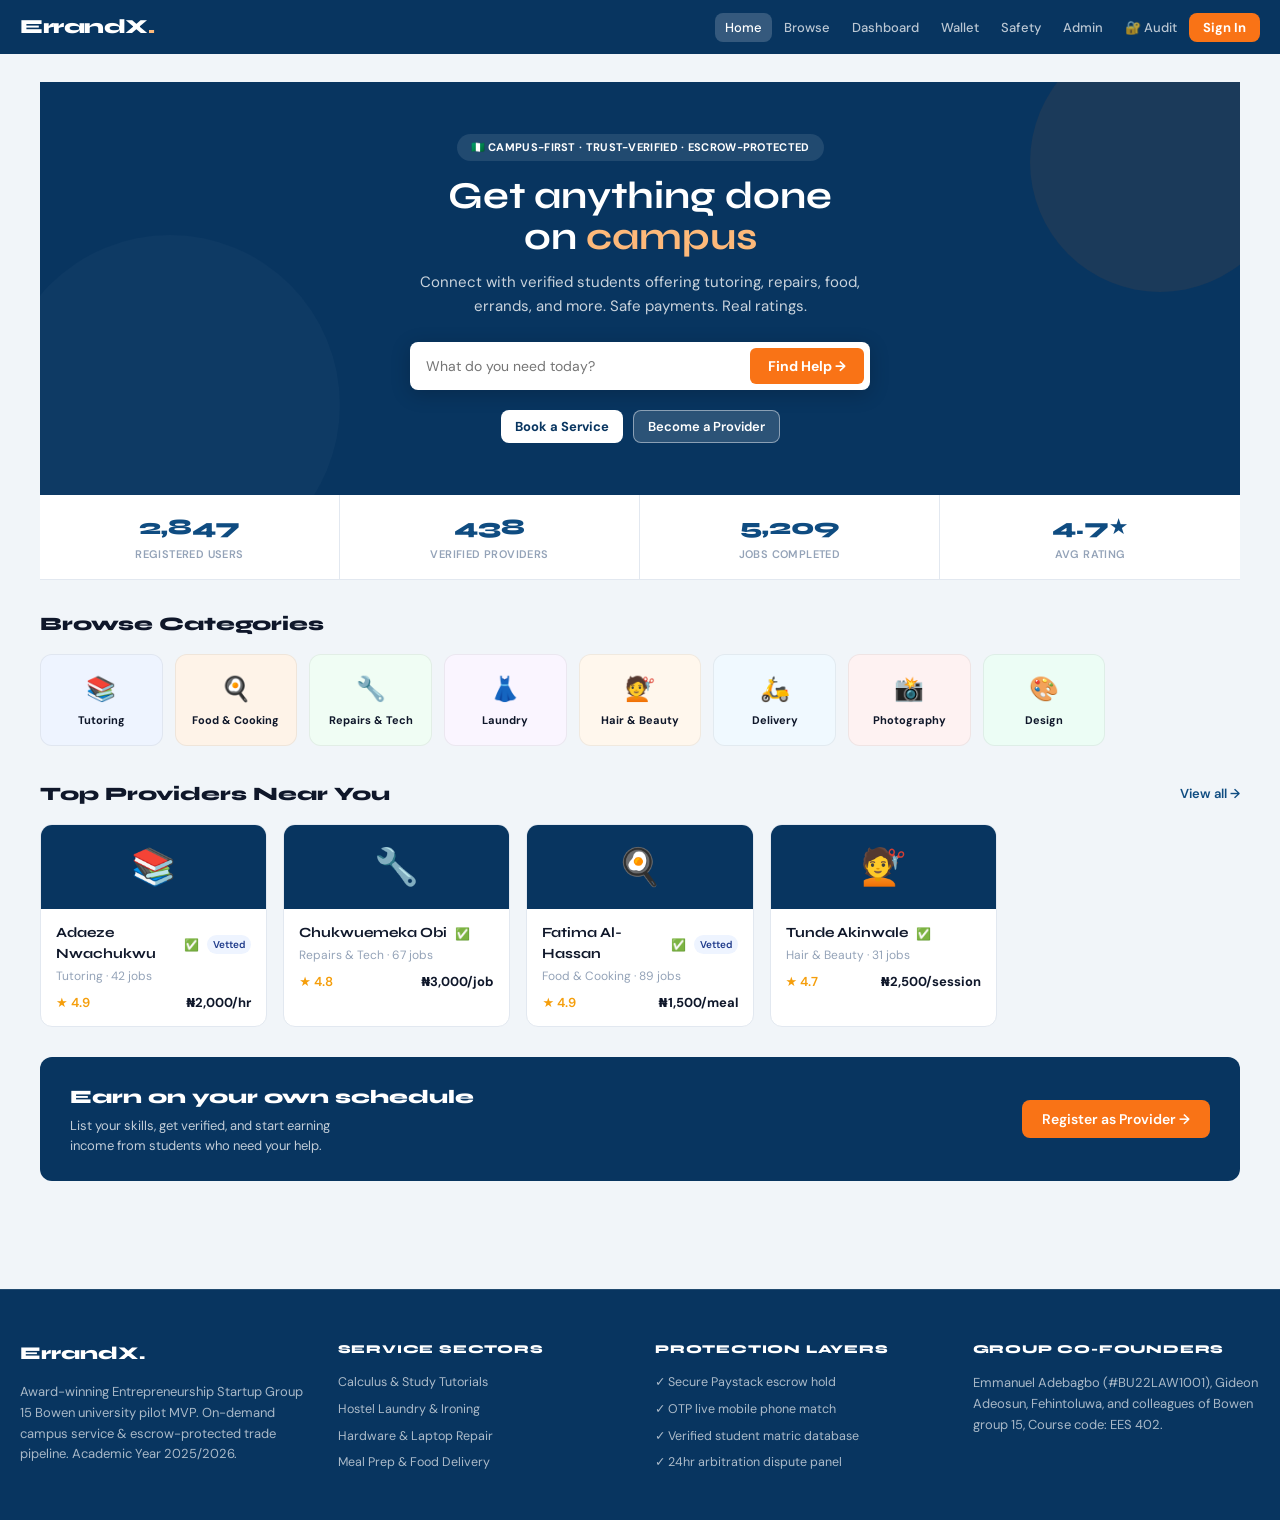
==== commit adbbffa8: "style: adjust layout constraints for wider screens Increase max-width to 1240px and update navigatio" ====
--- a/index.html
+++ b/index.html
@@ -22,7 +22,7 @@
     body { font-family: 'DM Sans', system-ui, sans-serif; background: var(--bg); color: var(--text); line-height: 1.5; }
 
     /* NAV */
-    .nav { background: var(--brand-dark); padding: 0 20px; display: flex; align-items: center; justify-content: space-between; height: 54px; position: sticky; top: 0; z-index: 90; }
+    .nav { background: var(--brand-dark); padding: 0 max(20px, calc((100% - 1240px) / 2)); display: flex; align-items: center; justify-content: space-between; height: 54px; position: sticky; top: 0; z-index: 90; }
     .logo { font-family: 'Syne', system-ui, sans-serif; font-size: 20px; font-weight: 800; color: #fff; cursor: pointer; letter-spacing: -0.5px; flex-shrink: 0; }
     .logo span { color: #FDB97A; }
     .nav-links { display: flex; align-items: center; gap: 2px; overflow: hidden; }
@@ -33,7 +33,7 @@
     .nav-cta:hover { background: var(--accent-hover) !important; }
 
     /* PAGES */
-    .page { display: none; padding: 28px 20px; max-width: 920px; margin: 0 auto; }
+    .page { display: none; padding: 28px 20px; max-width: 1240px; margin: 0 auto; }
     .page.active { display: block; }
 
     /* BUTTONS */
@@ -420,7 +420,7 @@
 <!-- BROWSE -->
 <div class="page" id="page-browse">
   <div style="background: #fff; border-bottom: 1px solid var(--border-light); padding: 18px 20px; margin: -28px -20px 22px;">
-    <div style="max-width: 920px; margin: 0 auto;">
+    <div style="max-width: 1240px; margin: 0 auto;">
       <h2 class="section-title mb-3">Find a Service Provider</h2>
       <div style="display: flex; gap: 8px; background: #fff; border: 1.5px solid var(--border); border-radius: var(--radius-sm); padding: 5px; margin-bottom: 12px;">
         <input id="browseQ" style="flex: 1; border: none; outline: none; padding: 7px 10px; font-family: inherit; font-size: 14px; color: var(--text); background: transparent;" placeholder="Search by skill, name, or keyword..." maxlength="80">
@@ -690,7 +690,7 @@
 
 <!-- ══════════ FOOTER ══════════ -->
 <footer style="background: var(--brand-dark); color: rgba(255,255,255,0.78); padding: 50px 20px 40px; margin-top: 50px; border-top: 1px solid rgba(255,255,255,0.1); font-size: 13px;">
-  <div style="max-width: 920px; margin: 0 auto; display: grid; grid-template-columns: 1fr; gap: 40px;">
+  <div style="max-width: 1240px; margin: 0 auto; display: grid; grid-template-columns: 1fr; gap: 40px;">
     <div style="display: grid; grid-template-columns: repeat(auto-fit, minmax(200px, 1fr)); gap: 30px;">
       
       <div>
